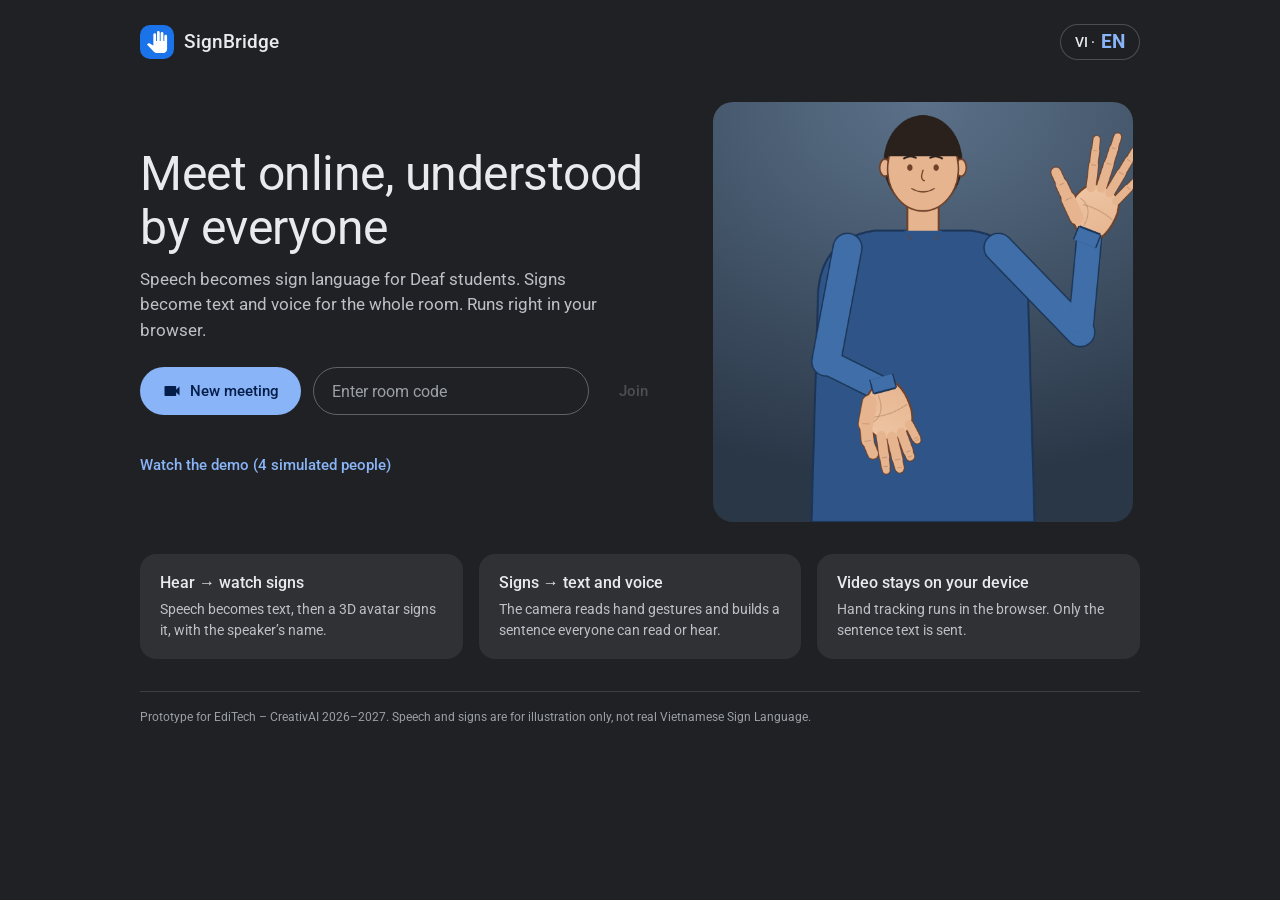
==== room/index.html @ 2888dfc1 "Add real meeting rooms: create/join by code, hand-posture camera, English voice - Landing page (inde" ====
<!doctype html><html lang="vi"><head><meta charset="utf-8"><meta name="viewport" content="width=device-width,initial-scale=1,viewport-fit=cover"><title>SignBridge · Phòng họp</title>
<meta name="description" content="Phòng họp SignBridge: lời nói thành ký hiệu, ký hiệu thành chữ và giọng nói.">
<meta name="robots" content="noindex">
<link rel="preconnect" href="https://fonts.googleapis.com"><link rel="preconnect" href="https://fonts.gstatic.com" crossorigin>
<link rel="stylesheet" href="https://fonts.googleapis.com/css2?family=Roboto:wght@400;500;700&display=swap">
<link rel="stylesheet" href="../assets/app.css"><link rel="stylesheet" href="../assets/room.css">
</head><body>

<!-- ===== Pre-join: name + accessibility question + gesture guide ===== -->
<div class="pre" id="pre">
  <div class="pre-card" role="dialog" aria-labelledby="preh">
    <div class="pre-in">
      <div class="pre-top">
        <a class="plink" href="../"><svg viewBox="0 0 24 24" aria-hidden="true"><path d="M15.41 7.41 14 6l-6 6 6 6 1.41-1.41L10.83 12z"/></svg><span data-t="home">Trang chủ</span></a>
        <button class="pl" id="plang" type="button" aria-label="Language">VI · EN</button>
      </div>
      <h1 id="preh" data-t="preTitle">Tham gia cuộc họp</h1>
      <div class="pcode"><span data-t="roomCode">Mã phòng</span><b id="pcode"></b><button class="pl" id="pcopy" type="button" data-t="copy">Sao chép</button></div>
      <div class="pnet" id="pnet"><i></i><span></span></div>
      <label class="fld" id="fname"><span data-t="preName">Tên của bạn</span><input id="pname" maxlength="24" autocomplete="nickname" data-t-ph="preNamePh"><span class="em" data-t="needName">Hãy nhập tên của bạn</span></label>
      <fieldset class="roles">
        <legend data-t="q">Bạn có cần chức năng hỗ trợ khuyết tật không?</legend>
        <div class="cue"><span data-i="hand"></span><span data-t="qCue"></span></div>
        <label class="role help" id="rYes"><input type="radio" name="role" value="deaf"><span class="ri"><span data-i="hand"></span></span><span><b data-t="yesT"></b><p data-t="yesS"></p></span></label>
        <label class="role" id="rNo"><input type="radio" name="role" value="hear"><span class="ri"><span data-i="mic"></span></span><span><b data-t="noT"></b><p data-t="noS"></p></span></label>
      </fieldset>
      <section class="guide" id="guide">
        <h3 data-t="guideTitle"></h3><p data-t="guideSub"></p>
        <div class="gg" id="pgg"></div>
      </section>
      <p class="priv" data-t="privacy"></p>
    </div>
    <div class="pre-bar"><button class="btn f" id="pjoin" type="button" disabled data-t="join">Tham gia</button></div>
  </div>
</div>

<!-- ===== Call screen ===== -->
<div class="app" id="app" hidden>
  <header class="top">
    <button class="pill-btn" id="codeBtn" type="button"><span id="codeTxt"></span><span data-i="copy"></span></button>
    <span class="pill-btn net" id="netSt" role="status"><i></i><span></span></span>
    <button class="pill-btn" id="lang2" type="button" aria-label="Language">VI · EN</button>
  </header>

  <main class="main">
    <section class="stage rm" id="stage" aria-label="Participants"><div class="cc" id="cc" aria-live="polite"></div></section>

    <aside class="panel" id="panel" aria-label="SignBridge">
      <div class="ph"><div class="logo"><span data-i="hand"></span></div><h2>SignBridge</h2><button class="ib" id="xp" type="button" aria-label="Close"><span data-i="close"></span></button></div>
      <div class="tabs" role="tablist" id="tabs"></div>
      <div class="views" id="views">

        <!-- Deaf: watch -->
        <section class="view" id="v-watch">
          <div class="avw" id="avw">
            <canvas id="cv" aria-label="Signing avatar"></canvas>
            <div class="pill" id="pill"><u>·</u><span></span></div>
            <div class="q" id="q" hidden></div>
            <div class="spd" id="spd" role="group"><button data-s="0.75" aria-pressed="false">0.75×</button><button data-s="1" aria-pressed="true">1×</button><button data-s="1.5" aria-pressed="false">1.5×</button></div>
          </div>
          <div class="sc" id="sc"><u id="scu">·</u><div><b id="scn"></b><p id="sct"></p></div></div>
          <div class="chips" id="chips"></div>
        </section>

        <!-- Deaf: sign (camera + postures) -->
        <section class="view" id="v-sign">
          <div class="camw rm off" id="camw">
            <video class="vid" id="vid" playsinline muted autoplay></video>
            <canvas class="feed" id="cvr" aria-label="Your camera with hand tracking"></canvas>
            <div class="rec"><i></i><span data-t="camLabel"></span></div>
            <div class="pbadge" id="pbadge"><span id="pem"></span><u></u></div>
            <div class="go" id="camgo"><span id="camgot"></span><button class="btn f" id="camon" type="button"><span data-i="cam"></span><span data-t="camOn"></span></button></div>
            <div class="st" id="st"></div>
          </div>
          <div class="seq" id="seq" hidden></div>
          <div class="sent" id="sent" hidden>
            <div class="lbl"><span data-i="hand"></span><span data-t="yourMsg"></span></div>
            <p id="sentT"></p>
            <div class="row"><button class="btn o" id="redo" type="button"><span data-i="undo"></span><span data-t="redo"></span></button><button class="btn f" id="submit" type="button"><span data-i="send"></span><span data-t="send"></span></button></div>
          </div>
          <div class="row2"><div class="lang sm" id="slang"><button data-l="vi" aria-pressed="true">VI</button><button data-l="en" aria-pressed="false">EN</button></div></div>
          <div class="gwrap"><h3 data-t="gesturesNow"></h3><div class="gg" id="gg"></div><p class="hint-t" data-t="guideHold"></p></div>
          <div class="gwrap"><h3 data-t="sampleTitle"></h3><div class="samples" id="samples"></div></div>
        </section>

        <!-- Deaf: library -->
        <section class="view" id="v-lib"><label class="find"><span data-i="search"></span><input id="fq" type="search" data-t-ph="libSearch" autocomplete="off"></label><div class="lib" id="lib"></div></section>

        <!-- Hearing: talk -->
        <section class="view" id="v-talk">
          <button class="micbig" id="micbig" type="button" aria-label="Microphone"><span data-i="mic"></span></button>
          <p class="micst" id="micst"></p>
          <div class="interim" id="interim" aria-live="polite"></div>
          <div class="row2"><div class="lang sm" id="tlang"><button data-l="vi" aria-pressed="true">VI</button><button data-l="en" aria-pressed="false">EN</button></div>
            <div class="tgl"><span data-t="readAloud"></span><button id="voiceTgl" type="button" aria-pressed="true" aria-label="Read aloud"></button></div></div>
          <form class="say" id="say"><input id="txt" type="text" autocomplete="off" data-t-ph="typePh" aria-label="Message"><button class="fab" aria-label="Send"><span data-i="send"></span></button></form>
          <div class="qp" id="qp"></div>
          <div class="lastsg" id="lastsg" hidden><div class="lbl"><span data-i="hand"></span><span id="lastwho"></span></div><p id="lasttxt"></p></div>
        </section>

        <!-- Everyone: chat log -->
        <section class="view" id="v-log"><div class="log" id="log"><div class="empty" data-t="noMsg"></div></div></section>
      </div>
    </aside>
  </main>

  <footer class="ctl">
    <div class="ci"><span id="clk"></span><i></i><span id="ciCode"></span></div>
    <div class="cm">
      <button class="cb" id="bmic" type="button" aria-label="Microphone"><span data-i="micoff"></span></button>
      <button class="cb" id="bcam" type="button" aria-label="Camera"><span data-i="cam"></span></button>
      <button class="cb on" id="bcc" type="button" aria-label="Captions"><span data-i="cc"></span></button>
      <button class="cb on" id="bvoice" type="button" aria-label="Voice"><span data-i="volume"></span></button>
      <button class="cb" id="binv" type="button" aria-label="Invite"><span data-i="share"></span></button>
      <button class="cb sbm jsb" type="button" aria-label="SignBridge"><span class="lg28" data-i="hand"></span></button>
      <button class="cb end" id="bend" type="button" aria-label="Leave"><span data-i="end"></span></button>
    </div>
    <div class="cr2">
      <button class="cb" id="bppl" type="button" aria-label="People"><span data-i="people"></span><span class="bd" id="bdn">1</span></button>
      <button class="cb" id="bchat" type="button" aria-label="Chat"><span data-i="chat"></span></button>
      <button class="cb jsb on" id="bsb" type="button" aria-label="SignBridge"><span class="lg28" data-i="hand"></span></button>
    </div>
  </footer>
</div>

<script src="../vendor/mqtt/mqtt.min.js"></script>
<script src="../assets/i18n.js"></script>
<script src="../assets/core.js"></script>
<script src="../assets/icons.js"></script>
<script src="../assets/net.js"></script>
<script src="../assets/posture.js"></script>
<script src="../assets/room.js"></script>
</body></html>
---- assets/app.css ----
/* SignBridge shared styles (Meet-like call screen + add-on panel). Used by demo.html and room.html */
/* Layout: Meet call screen. Stage of 4 tiles + a white add-on side panel (360px) + pill control bar. On phones the panel stacks under a strip of tiles. Single look, like Meet dark. */
:root{
  color-scheme:dark;
  --stage:#202124;--tile:#3c4043;--ctl:#3c4043;--ctlh:#4d5156;--ink:#e8eaed;--mut:#9aa0a6;
  --pan:#ffffff;--pink:#202124;--pmut:#5f6368;--psurf:#f1f3f4;--psurf2:#e8eaed;--pline:#dadce0;
  --blue:#1a73e8;--blueh:#1765cc;--bsoft:#e8f0fe;--red:#ea4335;--redh:#d93025;--lite:#8ab4f8;--liteInk:#041e49;
  --bar:80px;
}
*{box-sizing:border-box}
html,body{height:100%}
body{margin:0;background:var(--stage);color:var(--ink);overflow:hidden;-webkit-font-smoothing:antialiased;
  font:14px/1.43 "Google Sans Text","Google Sans",Roboto,system-ui,-apple-system,"Segoe UI",sans-serif}
button{font:inherit;color:inherit;background:none;border:0;padding:0;cursor:pointer;-webkit-tap-highlight-color:transparent}
:focus-visible{outline:2px solid var(--lite);outline-offset:2px}
.panel :focus-visible{outline-color:var(--blue)}
svg.i{width:24px;height:24px;fill:currentColor;flex:none;display:block}
u{text-decoration:none}

.app{position:relative;height:100%;display:grid;grid-template-rows:minmax(0,1fr) var(--bar);min-width:0;
  padding-top:12px;padding-left:max(16px,env(safe-area-inset-left,0px));padding-right:max(16px,env(safe-area-inset-right,0px))}
.main{display:grid;grid-template-columns:minmax(0,1fr) 360px;gap:16px;min-height:0;min-width:0}
.app.nopanel .main{grid-template-columns:minmax(0,1fr)}
.app.nopanel .panel{display:none}

/* top: demo button (floats over the stage on desktop) */
.top{position:absolute;z-index:6;left:calc(max(16px,env(safe-area-inset-left,0px)) + 12px);top:24px;display:flex;align-items:center;gap:10px}
.top .t{display:none}
.demo{display:flex;align-items:center;gap:6px;height:36px;padding:0 16px 0 10px;border-radius:18px;background:rgba(32,33,36,.84);color:var(--ink);font-weight:500;border:1px solid rgba(255,255,255,.2)}
.demo:hover{background:rgba(60,64,67,.95)}
.demo.on{background:var(--lite);color:var(--liteInk);border-color:transparent}
.demo svg.i{width:20px;height:20px}

/* stage + tiles */
.stage{position:relative;display:grid;grid-template-columns:repeat(2,minmax(0,1fr));grid-template-rows:repeat(2,minmax(0,1fr));gap:8px;min-height:0;min-width:0}
.tile{position:relative;background:var(--tile);border-radius:12px;overflow:hidden;min-height:0;min-width:0;container-type:inline-size}
.tile::after{content:"";position:absolute;inset:0;border-radius:inherit;pointer-events:none;box-shadow:inset 0 0 0 0 var(--lite);transition:box-shadow .2s}
.tile.speaking::after{box-shadow:inset 0 0 0 3px var(--lite)}
.av{position:absolute;left:50%;top:46%;transform:translate(-50%,-50%);--d:min(30cqw,132px);width:var(--d);aspect-ratio:1;border-radius:50%;background:var(--c);display:grid;place-items:center;color:#fff}
.av span{font-size:calc(var(--d) * .46);line-height:1}
.tile.speaking .av{animation:ring 1.5s ease-out infinite}
@keyframes ring{0%{box-shadow:0 0 0 0 rgba(255,255,255,.38)}100%{box-shadow:0 0 0 24px rgba(255,255,255,0)}}
.nm{position:absolute;left:14px;right:56px;bottom:10px;font-size:14px;font-weight:500;color:#fff;text-shadow:0 1px 3px rgba(0,0,0,.65);white-space:nowrap;overflow:hidden;text-overflow:ellipsis}
.mu,.spk{position:absolute;right:10px;top:10px;width:28px;height:28px;border-radius:50%;place-items:center}
.mu{display:grid;background:rgba(32,33,36,.72);color:#fff}
.mu svg.i{width:17px;height:17px}
.tile.you:not(.muted) .mu{display:none}
.spk{display:none;grid-auto-flow:column;place-content:center;align-items:center;gap:2px;background:var(--blue)}
.spk b{width:3px;height:7px;background:#fff;border-radius:2px;animation:eq .8s ease-in-out infinite}
.spk b:nth-child(2){animation-delay:.2s}.spk b:nth-child(3){animation-delay:.4s}
@keyframes eq{50%{height:14px}}
.tile.speaking .spk{display:grid}.tile.speaking .mu{display:none!important}
.room{background:radial-gradient(60% 50% at 18% 22%,rgba(255,255,255,.3),transparent 70%),linear-gradient(180deg,#aab6c2 0%,#8795a3 55%,#66727f 100%)}
.feed{position:absolute;inset:0;width:100%;height:100%;object-fit:cover;object-position:50% 8%;display:block}
.tile.you .av{display:none}
.tile.you.camoff{background:var(--tile)}
.tile.you.camoff .feed{display:none}
.tile.you.camoff .av{display:grid}
.chip-h{position:absolute;left:10px;top:10px;display:none;align-items:center;gap:6px;background:var(--lite);color:var(--liteInk);border-radius:16px;padding:4px 12px 4px 6px;font-size:12px;font-weight:500}
.chip-h svg.i{width:16px;height:16px}
.tile.signing .chip-h,.tile.raised .chip-h{display:flex}

/* live captions over the stage (also where the Deaf student's submitted message appears) */
.cc{position:absolute;left:50%;bottom:14px;transform:translateX(-50%);width:min(760px,calc(100% - 32px));display:flex;flex-direction:column;gap:6px;z-index:5;pointer-events:none}
.cr{display:flex;gap:12px;align-items:flex-start;background:rgba(32,33,36,.95);border-radius:12px;padding:10px 18px 12px 12px;box-shadow:0 2px 10px rgba(0,0,0,.45);animation:up .25s ease-out}
.cr.sgn{box-shadow:0 0 0 2px var(--lite),0 2px 10px rgba(0,0,0,.45)}
.cr u{width:32px;height:32px;border-radius:50%;background:var(--c);display:grid;place-items:center;color:#fff;font-size:14px;flex:none}
.cr .w{min-width:0}
.cr b{display:flex;align-items:center;gap:6px;color:#bdc1c6;font-size:13px;font-weight:500}
.cr b svg.i{width:15px;height:15px;color:var(--lite)}
.cr p{margin:2px 0 0;font-size:18px;line-height:1.4;color:#fff;overflow-wrap:anywhere}
@keyframes up{from{opacity:0;transform:translateY(8px)}}

/* side panel: Meet add-on card */
.panel{display:flex;flex-direction:column;background:var(--pan);color:var(--pink);border-radius:16px;overflow:hidden;min-height:0;min-width:0;color-scheme:light}
.ph{display:flex;align-items:center;gap:12px;padding:14px 8px 6px 20px}
.logo{width:36px;height:36px;border-radius:10px;background:var(--blue);color:#fff;display:grid;place-items:center;flex:none}
.logo svg.i{width:22px;height:22px}
.ph h2{margin:0;flex:1;font-size:19px;font-weight:400;letter-spacing:0}
.ib{width:40px;height:40px;border-radius:50%;display:grid;place-items:center;color:var(--pmut)}
.ib:hover{background:var(--psurf)}
.tabs{display:flex;border-bottom:1px solid var(--pline);padding:0 8px}
.tabs button{flex:1;position:relative;height:48px;color:var(--pmut);font-weight:500;font-size:14px}
.tabs button:hover{color:var(--pink)}
.tabs button[aria-selected=true]{color:var(--blue)}
.tabs button[aria-selected=true]::after{content:"";position:absolute;left:14px;right:14px;bottom:0;height:3px;border-radius:3px 3px 0 0;background:var(--blue)}
.tabs button.dot::before{content:"";position:absolute;top:13px;left:calc(50% + 22px);width:8px;height:8px;border-radius:50%;background:var(--red)}
.views{flex:1;min-height:0;overflow:auto;overscroll-behavior:contain}
.view{display:none;flex-direction:column;gap:14px;padding:16px}
.view.on{display:flex}

/* Watch */
.avw{position:relative;border-radius:14px;overflow:hidden;background:radial-gradient(120% 90% at 50% 0%,#5b7189,#2a3747);height:min(40vh,304px);aspect-ratio:1;max-width:100%;margin:0 auto;cursor:pointer;flex:none}
.avw.on{outline:3px solid var(--c);outline-offset:-3px}
.avw canvas{position:absolute;inset:0;width:100%;height:100%;display:block}
.pill{transition:opacity .2s;position:absolute;left:10px;top:10px;display:flex;align-items:center;gap:8px;background:rgba(32,33,36,.74);border-radius:20px;padding:4px 14px 4px 4px;color:#fff;font-weight:500;max-width:calc(100% - 96px)}
.pill u{width:28px;height:28px;border-radius:50%;background:var(--c,#5f6368);display:grid;place-items:center;font-size:13px;flex:none}
.pill span{overflow:hidden;text-overflow:ellipsis;white-space:nowrap}
.q{position:absolute;right:10px;top:10px;background:var(--lite);color:var(--liteInk);font-weight:500;font-size:12px;padding:4px 10px;border-radius:14px}
.q[hidden]{display:none}
.idle{position:absolute;left:0;right:0;bottom:52px;text-align:center;color:#c7d2e0;font-size:13px;pointer-events:none;transition:opacity .2s}
.spd{position:absolute;right:8px;bottom:8px;display:flex;background:rgba(32,33,36,.74);border-radius:16px;padding:2px}
.spd button{padding:3px 10px;border-radius:14px;font-size:12px;color:#bdc1c6}
.spd button[aria-pressed=true]{background:#fff;color:#202124;font-weight:500}
.sc{display:flex;gap:12px;align-items:flex-start;background:var(--psurf);border-radius:12px;padding:12px 14px;min-height:76px}
.sc u{width:36px;height:36px;border-radius:50%;background:var(--c,#9aa0a6);color:#fff;display:grid;place-items:center;font-size:16px;flex:none}
.sc div{min-width:0}
.sc b{font-size:13px;font-weight:500;color:var(--pmut)}
.sc p{margin:2px 0 0;font-size:16px;line-height:1.4;overflow-wrap:anywhere}
.chips{position:relative;display:flex;gap:8px;overflow-x:auto;scrollbar-width:none;min-height:34px;align-items:center;flex:none}
.chips::-webkit-scrollbar{display:none}
.chip{flex:none;height:32px;display:inline-flex;align-items:center;padding:0 14px;border-radius:16px;border:1px solid var(--pline);font-size:13px;font-weight:500;color:var(--pink);background:#fff;transition:background .15s,color .15s}
.chip.now{background:var(--blue);border-color:var(--blue);color:#fff}
.chip.fs{border-style:dashed;color:var(--pmut)}
.chip.load{border-style:dashed;color:var(--pmut);letter-spacing:.2em}
.demo-box{border:1px dashed var(--pline);border-radius:12px;padding:12px;display:flex;flex-direction:column;gap:10px}
.demo-box h3{margin:0;font-size:12px;font-weight:500;color:var(--pmut)}
.ppl{display:flex;gap:8px}
.ppl button{flex:1;min-width:0;display:flex;align-items:center;gap:8px;height:40px;padding:0 12px 0 4px;border-radius:20px;border:1px solid var(--pline);font-weight:500}
.ppl button u{width:30px;height:30px;border-radius:50%;background:var(--c);color:#fff;display:grid;place-items:center;font-size:13px;flex:none}
.ppl button span{overflow:hidden;text-overflow:ellipsis;white-space:nowrap}
.ppl button[aria-pressed=true]{background:var(--bsoft);border-color:var(--blue);color:var(--blue)}
.say{display:flex;gap:8px}
.say input{flex:1;min-width:0;height:44px;border-radius:22px;border:1px solid var(--pline);padding:0 16px;font:inherit;color:var(--pink);background:#fff}
.say input::placeholder{color:#80868b}
.fab{width:44px;height:44px;border-radius:50%;background:var(--blue);color:#fff;display:grid;place-items:center;flex:none}
.fab:hover{background:var(--blueh)}
.qp{display:flex;flex-direction:column;gap:6px}
.qp button{text-align:left;padding:9px 14px;border-radius:12px;background:var(--psurf);font-size:14px}
.qp button:hover{background:var(--psurf2)}

/* Sign (You) */
.camw{position:relative;aspect-ratio:4/3;border-radius:14px;overflow:hidden;flex:none}
.camw.off{background:#3c4043}
.camw.off .feed{display:none}
.camw.off::after{content:"Camera is off";position:absolute;inset:0;display:grid;place-items:center;color:#bdc1c6}
.rec{position:absolute;left:10px;top:10px;display:flex;align-items:center;gap:6px;background:rgba(32,33,36,.74);color:#fff;border-radius:14px;padding:3px 11px 3px 9px;font-size:12px;font-weight:500}
.rec i{width:8px;height:8px;border-radius:50%;background:var(--red);animation:blink 1.2s infinite}
@keyframes blink{50%{opacity:.25}}
.st{position:absolute;left:10px;bottom:10px;background:rgba(32,33,36,.74);color:#fff;border-radius:14px;padding:4px 12px;font-size:13px}
.opts{display:flex;align-items:center;justify-content:space-between;gap:8px}
.lang{display:flex;background:var(--psurf);border-radius:16px;padding:2px}
.lang button{padding:3px 14px;border-radius:14px;font-size:12px;font-weight:500;color:var(--pmut)}
.lang button[aria-pressed=true]{background:var(--blue);color:#fff}
.seq{display:flex;flex-wrap:wrap;gap:8px;min-height:32px}
.seq[hidden],.sent[hidden],.start[hidden],.btn[hidden]{display:none}
.seq .chip{animation:pop .25s ease-out}
@keyframes pop{from{transform:scale(.8);opacity:0}}
.sent{background:var(--bsoft);border-radius:14px;padding:14px 16px 16px;display:flex;flex-direction:column;gap:12px;animation:up .3s ease-out}
.sent .lbl{color:var(--blue);font-weight:500;font-size:13px;display:flex;gap:6px;align-items:center}
.sent .lbl svg.i{width:18px;height:18px}
.sent p{margin:0;font-size:20px;line-height:1.4;color:#1f1f1f;overflow-wrap:anywhere}
.row{display:flex;gap:8px}
.btn{height:44px;border-radius:22px;padding:0 20px;font-weight:500;display:inline-flex;align-items:center;justify-content:center;gap:8px;font-size:14px}
.btn svg.i{width:20px;height:20px}
.btn.f{background:var(--blue);color:#fff}
.row .btn.f{flex:1}
.start .btn,#cancel{width:100%}
.btn.f:hover{background:var(--blueh)}
.btn.o{border:1px solid var(--pline);color:var(--blue);background:#fff}
.btn.o:hover{background:var(--bsoft)}
.btn:disabled{opacity:.45;cursor:default}
.start{display:flex;flex-direction:column;gap:12px}
.samples{display:flex;gap:8px;overflow-x:auto;scrollbar-width:none;padding-bottom:2px}
.samples::-webkit-scrollbar{display:none}
.samples button{flex:none;height:34px;padding:0 14px;border-radius:17px;background:var(--psurf);font-size:13px;white-space:nowrap}
.samples button:hover{background:var(--psurf2)}

/* Library + chat */
.find{display:flex;align-items:center;gap:8px;height:44px;border-radius:22px;background:var(--psurf);padding:0 14px;color:var(--pmut)}
.find input{flex:1;border:0;background:none;font:inherit;outline:none;min-width:0;color:var(--pink)}
.lib{display:grid;grid-template-columns:repeat(auto-fill,minmax(96px,1fr));gap:8px}
.lib button{height:44px;border-radius:12px;background:var(--psurf);font-size:13px;font-weight:500;padding:0 8px;overflow:hidden;text-overflow:ellipsis;white-space:nowrap}
.lib button:hover{background:var(--psurf2)}
.log{display:flex;flex-direction:column;gap:16px}
.ln{display:flex;gap:12px}
.ln u{width:32px;height:32px;border-radius:50%;background:var(--c);color:#fff;display:grid;place-items:center;font-size:14px;flex:none}
.ln .h{display:flex;align-items:center;gap:6px}
.ln b{font-weight:500}
.ln .sg{color:var(--blue);display:flex}.ln .sg svg.i{width:16px;height:16px}
.ln time{color:var(--pmut);font-size:12px}
.ln p{margin:2px 0 0;overflow-wrap:anywhere}
.empty{color:var(--pmut);text-align:center;padding:32px 0}

/* control bar */
.ctl{display:grid;grid-template-columns:minmax(0,1fr) auto minmax(0,1fr);align-items:center;gap:12px;min-width:0}
.ci{display:flex;gap:12px;color:var(--ink);font-size:16px;white-space:nowrap;overflow:hidden;align-items:center}
.ci i{width:1px;height:20px;background:#5f6368}
.cm{display:flex;gap:8px;align-items:center;justify-content:center}
.cb{position:relative;width:48px;height:48px;border-radius:50%;background:var(--ctl);display:grid;place-items:center;color:var(--ink);flex:none;transition:background .15s}
.cb:hover{background:var(--ctlh)}
.cb.on{background:var(--lite);color:var(--liteInk)}
.cb.off{background:var(--red);color:#fff}
.pg{display:flex;border-radius:24px;background:var(--ctl);overflow:hidden;flex:none}
.pg.off{background:var(--red)}
.pg .cb{background:none;border-radius:0}
.pg .cb:hover{background:rgba(255,255,255,.12)}
.pg .cb.c{width:30px;padding-right:6px}
.pg .cb.c svg.i{width:20px;height:20px}
.end{width:64px;border-radius:24px;background:var(--red);color:#fff}
.end:hover{background:var(--redh)}
.cr2{display:flex;justify-content:flex-end;gap:4px}
.cr2 .cb{background:none}
.cr2 .cb:hover{background:var(--ctlh)}
.cr2 .cb.on{background:rgba(138,180,248,.22);color:var(--lite)}
.bd{position:absolute;right:2px;top:2px;min-width:18px;height:18px;border-radius:9px;background:#5f6368;color:#fff;font-size:11px;font-weight:500;display:grid;place-items:center;padding:0 4px}
.lg28{width:28px;height:28px;border-radius:8px;background:var(--blue);display:grid;place-items:center;color:#fff}
.lg28 svg.i{width:18px;height:18px}
.sbm{display:none}
.toast{position:fixed;left:50%;top:calc(env(safe-area-inset-top,0px) + 20px);transform:translateX(-50%);background:#e8eaed;color:#202124;padding:10px 20px;border-radius:8px;font-weight:500;z-index:30;opacity:0;transition:opacity .2s;pointer-events:none;white-space:nowrap}
.toast.on{opacity:1}

@media (max-width:1180px){.ci{display:none}.ctl{grid-template-columns:1fr auto 1fr}.rx,.pr{display:none}}
@media (max-width:900px){
  :root{--bar:76px}
  .toast{top:auto;bottom:calc(var(--bar) + 12px + env(safe-area-inset-bottom,0px))}
  .app{grid-template-rows:auto minmax(0,1fr) var(--bar);padding-top:6px}
  .top{position:static;height:44px;justify-content:space-between;width:100%}
  .top .t{display:flex;flex-direction:column;line-height:1.2}
  .top .t b{font-size:16px;font-weight:500}.top .t span{font-size:12px;color:var(--mut)}
  .main{display:flex;flex-direction:column;gap:8px}
  .stage{flex:1 1 0}
  .av{--d:min(46cqw,120px)}
  .app:not(.nopanel) .stage{flex:0 0 24%;grid-template-columns:repeat(4,minmax(0,1fr));grid-template-rows:minmax(0,1fr)}
  .app:not(.nopanel) .av{--d:min(62cqw,84px)}
  .app:not(.nopanel) .nm{left:6px;right:6px;bottom:6px;font-size:12px}
  .app:not(.nopanel) .mu,.app:not(.nopanel) .spk{width:20px;height:20px;top:6px;right:6px}
  .app:not(.nopanel) .mu svg.i{width:12px;height:12px}
  .app:not(.nopanel) .chip-h{left:6px;top:6px;padding:2px 6px}
  .app:not(.nopanel) .chip-h span{display:none}
  .panel{flex:1 1 0}
  .avw{height:min(32vh,280px)}
  .cc{position:fixed;left:max(16px,env(safe-area-inset-left,0px));right:max(16px,env(safe-area-inset-right,0px));top:calc(env(safe-area-inset-top,0px) + 54px);bottom:auto;transform:none;width:auto}
  .cr2,.ci,.mo,.rx,.pr{display:none}
  .ctl{grid-template-columns:1fr}
  .cm{gap:8px}
  .pg{display:contents}
  .pg .c{display:none}
  .pg .cb{background:var(--ctl);border-radius:50%}
  .pg.off .cb.m{background:var(--red)}
  .cb{width:46px;height:46px}.end{width:58px;border-radius:24px}
  .sbm{display:grid}
}
@media (max-width:520px){
  .view{padding:12px;gap:12px}
  .ph{padding:10px 4px 4px 16px}
  .tabs button{font-size:13px}
  .cm{gap:6px}.cb{width:44px;height:44px}.end{width:54px}
}
@media (prefers-reduced-motion:reduce){*{animation:none!important;transition:none!important}}
body,button,input{font-family:Roboto,Inter,Arial,sans-serif}.ppl{gap:6px}.ppl button{gap:6px;padding:0 8px 0 4px;font-size:13px}
.home{display:inline-flex;align-items:center;gap:4px;height:36px;padding:0 14px 0 8px;border-radius:18px;background:rgba(32,33,36,.84);color:var(--ink);font-weight:500;font-size:14px;text-decoration:none;border:1px solid rgba(255,255,255,.2)}.home:hover{background:rgba(60,64,67,.95)}.home svg{width:20px;height:20px;fill:currentColor}
---- assets/room.css ----
/* SignBridge room + landing styles (on top of app.css) */
[hidden]{display:none!important}
.pill-btn{display:inline-flex;align-items:center;gap:6px;height:36px;padding:0 14px;border-radius:18px;background:rgba(32,33,36,.84);color:var(--ink);font-weight:500;font-size:14px;border:1px solid rgba(255,255,255,.2);white-space:nowrap}
.pill-btn:hover{background:rgba(60,64,67,.95)}
.pill-btn svg.i{width:18px;height:18px}
.net i{width:9px;height:9px;border-radius:50%;background:#fbbc04;flex:none}
.net.ok i{background:#34a853}.net.bad i{background:var(--red)}.net.loc i{background:#8ab4f8}
.top{gap:8px}

/* stage for N tiles */
.stage.rm{grid-template-columns:repeat(var(--cols,1),minmax(0,1fr));grid-template-rows:repeat(var(--rows,1),minmax(0,1fr))}
.tile .nm svg.i{width:14px;height:14px;vertical-align:-2px;margin-right:4px;color:var(--lite)}
.tile .rb{position:absolute;left:10px;top:10px;display:flex;align-items:center;gap:4px;background:rgba(32,33,36,.72);color:#fff;border-radius:14px;padding:3px 10px 3px 6px;font-size:12px;font-weight:500}
.tile .rb svg.i{width:14px;height:14px;color:var(--lite)}
.stage .hint{position:absolute;inset:0;display:grid;place-items:center;text-align:center;padding:24px;color:var(--mut);pointer-events:none}
@media (max-width:900px){
  .stage.rm{grid-template-columns:repeat(var(--cols2,1),minmax(0,1fr))}
  .app:not(.nopanel) .stage.rm{display:grid;grid-template-rows:minmax(0,1fr);grid-auto-flow:column;grid-auto-columns:minmax(84px,1fr);grid-template-columns:none;overflow-x:auto;scrollbar-width:none}
  .app:not(.nopanel) .tile .rb{display:none}
  .pill-btn{height:34px;padding:0 12px}
}
@media (max-width:520px){.net:not(.bad):not(.loc) span{display:none}.net{padding:0 11px}}

/* panel bits */
.tabs button{min-width:0}
.lang.sm button{padding:3px 12px}
.row2{display:flex;align-items:center;justify-content:space-between;gap:8px;flex-wrap:wrap}
.hint-t{color:var(--pmut);font-size:13px;margin:0}
.warn{background:#fce8e6;color:#a50e0e;border-radius:12px;padding:10px 14px;font-size:13px}
.lastsg{background:var(--bsoft);border-radius:14px;padding:12px 16px 14px;display:flex;flex-direction:column;gap:4px}
.lastsg .lbl{color:var(--blue);font-weight:500;font-size:13px;display:flex;gap:6px;align-items:center}
.lastsg .lbl svg.i{width:18px;height:18px}
.lastsg p{margin:0;font-size:20px;line-height:1.4;color:#1f1f1f;overflow-wrap:anywhere}

/* camera on Sign tab */
.camw.rm{width:min(100%,calc(44vh * var(--ar,1.333)));margin:0 auto;aspect-ratio:var(--ar,1.333);background:#202124}
.camw.rm .feed{object-fit:cover;object-position:50% 50%}
.camw.rm.off::after{content:none}
.camw .vid{position:absolute;width:2px;height:2px;opacity:0;pointer-events:none;left:0;top:0}
.camw .go{position:absolute;inset:0;display:flex;flex-direction:column;gap:10px;align-items:center;justify-content:center;padding:16px;text-align:center;color:#e8eaed;font-size:14px}
.pbadge{position:absolute;right:10px;top:10px;min-width:56px;height:56px;border-radius:28px;background:rgba(32,33,36,.78);display:grid;place-items:center;font-size:30px;line-height:1;overflow:hidden;opacity:0;transition:opacity .15s}
.pbadge.on{opacity:1}
.pbadge u{position:absolute;left:0;bottom:0;height:5px;width:calc(var(--p,0) * 100%);background:var(--lite)}
.gwrap{display:flex;flex-direction:column;gap:8px}
.gwrap h3{margin:0;font-size:13px;font-weight:500;color:var(--pmut)}
.gg{display:grid;grid-template-columns:repeat(4,minmax(0,1fr));gap:8px}
.gc{border:1px solid var(--pline);border-radius:12px;padding:8px 4px 8px;display:flex;flex-direction:column;align-items:center;gap:2px;text-align:center;background:#fff;min-width:0}
.gc b{font-size:26px;line-height:1.1;font-weight:400}
.gc span{font-size:11px;color:var(--pmut);line-height:1.25;overflow-wrap:anywhere;padding:0 2px}
.gc em{font-style:normal;font-size:12px;font-weight:500;color:var(--pink)}
.gc.now{border-color:var(--blue);background:var(--bsoft)}
@media (max-width:520px){.gg{grid-template-columns:repeat(2,minmax(0,1fr))}}

/* talk tab */
.micbig{align-self:center;width:84px;height:84px;border-radius:50%;background:var(--blue);color:#fff;display:grid;place-items:center;box-shadow:0 2px 8px rgba(26,115,232,.4)}
.micbig svg.i{width:38px;height:38px}
.micbig.live{background:var(--red);animation:pulse 1.4s ease-out infinite}
@keyframes pulse{0%{box-shadow:0 0 0 0 rgba(234,67,53,.45)}100%{box-shadow:0 0 0 22px rgba(234,67,53,0)}}
.micst{text-align:center;color:var(--pmut);font-size:14px;margin:0;min-height:20px}
.interim{min-height:24px;text-align:center;color:var(--pink);font-size:17px;line-height:1.4;overflow-wrap:anywhere}
.tgl{display:flex;align-items:center;gap:10px;font-size:14px}
.tgl button{width:44px;height:26px;border-radius:13px;background:#9aa0a6;position:relative;flex:none;transition:background .15s}
.tgl button::after{content:"";position:absolute;left:3px;top:3px;width:20px;height:20px;border-radius:50%;background:#fff;transition:transform .15s}
.tgl button[aria-pressed=true]{background:var(--blue)}
.tgl button[aria-pressed=true]::after{transform:translateX(18px)}

/* pre-join */
.pre{position:fixed;inset:0;z-index:20;background:var(--stage);overflow:auto;display:flex;justify-content:center;align-items:flex-start;padding:max(12px,env(safe-area-inset-top,0px)) 12px 12px}
.pre[hidden]{display:none}
.pre-card{width:100%;max-width:600px;background:#fff;color:var(--pink);border-radius:20px;display:flex;flex-direction:column;color-scheme:light;margin:auto 0}
.pre-in{padding:18px 20px 8px;display:flex;flex-direction:column;gap:14px}
.pre-top{display:flex;align-items:center;justify-content:space-between}
.plink{display:inline-flex;align-items:center;gap:2px;color:var(--pmut);text-decoration:none;font-weight:500;font-size:14px;height:36px;padding:0 10px 0 4px;border-radius:18px}
.plink:hover{background:var(--psurf)}
.plink svg{width:22px;height:22px;fill:currentColor}
.pl{height:32px;border-radius:16px;padding:0 12px;border:1px solid var(--pline);font-weight:500;font-size:13px;color:var(--blue)}
.pre h1{margin:0;font-size:24px;font-weight:400;line-height:1.25}
.pcode{display:flex;align-items:center;gap:10px;background:var(--psurf);border-radius:12px;padding:10px 14px;color:var(--pmut);font-size:13px}
.pcode b{font-size:20px;color:var(--pink);letter-spacing:.14em;font-weight:500;margin-left:auto}
.pnet{font-size:13px;color:var(--pmut);min-height:18px;display:flex;align-items:center;gap:8px}
.pnet i{width:9px;height:9px;border-radius:50%;background:#fbbc04;flex:none}
.pnet.ok i{background:#34a853}.pnet.bad i{background:var(--red)}
.fld{display:flex;flex-direction:column;gap:6px;font-size:13px;color:var(--pmut)}
.fld input{height:48px;border-radius:12px;border:1px solid #80868b;padding:0 14px;font:inherit;font-size:16px;color:var(--pink);background:#fff}
.fld input:focus{outline:2px solid var(--blue);border-color:var(--blue)}
.fld.err input{border-color:var(--red)}
.fld .em{color:var(--red);display:none}.fld.err .em{display:block}
.roles{border:0;margin:0;padding:0;display:flex;flex-direction:column;gap:10px;min-width:0}
.roles legend{font-size:16px;font-weight:500;padding:0 0 4px}
.cue{display:flex;align-items:center;gap:8px;color:var(--blue);font-size:13px;font-weight:500}
.cue svg.i{width:18px;height:18px}
.role{position:relative;display:flex;gap:14px;align-items:flex-start;border:2px solid var(--pline);border-radius:14px;padding:14px;cursor:pointer;transition:border-color .15s,background .15s}
.role:hover{background:var(--psurf)}
.role input{position:absolute;opacity:0;pointer-events:none}
.role:has(input:checked){border-color:var(--blue);background:var(--bsoft)}
.role:has(input:focus-visible){outline:2px solid var(--blue);outline-offset:2px}
.role .ri{width:44px;height:44px;border-radius:50%;background:var(--psurf2);display:grid;place-items:center;flex:none;color:var(--pmut)}
.role:has(input:checked) .ri{background:var(--blue);color:#fff}
.role .ri svg.i{width:24px;height:24px}
.role b{display:block;font-size:15px;font-weight:500}
.role p{margin:2px 0 0;color:var(--pmut);font-size:13px;line-height:1.4}
.role.help .ri{background:var(--blue);color:#fff;animation:pulseb 2s ease-out infinite}
@keyframes pulseb{0%{box-shadow:0 0 0 0 rgba(26,115,232,.45)}100%{box-shadow:0 0 0 14px rgba(26,115,232,0)}}
.guide{background:var(--psurf);border-radius:14px;padding:14px;display:flex;flex-direction:column;gap:10px}
.guide h3{margin:0;font-size:15px;font-weight:500}
.guide p{margin:0;color:var(--pmut);font-size:13px;line-height:1.4}
.priv{margin:0;font-size:12px;color:var(--pmut);line-height:1.45}
.pre-bar{position:sticky;bottom:0;background:#fff;padding:12px 20px calc(14px + env(safe-area-inset-bottom,0px));border-radius:0 0 20px 20px;border-top:1px solid var(--pline)}
.pre-bar .btn{width:100%;height:48px;border-radius:24px;font-size:16px}
.pre-bar .btn:disabled{background:#dadce0;color:#80868b;opacity:1}

/* landing */
.land{min-height:100%;overflow:auto;background:var(--stage);color:var(--ink)}
.land body{overflow:auto}
.lw{max-width:1040px;margin:0 auto;padding:max(14px,env(safe-area-inset-top,0px)) 20px 40px;display:flex;flex-direction:column;gap:32px}
.lh{display:flex;align-items:center;gap:10px;height:56px}
.lh .logo{width:34px;height:34px;border-radius:10px;background:var(--blue);display:grid;place-items:center;color:#fff}
.lh .logo svg.i{width:22px;height:22px}
.lh b{font-size:19px;font-weight:500;flex:1}
.hero{display:grid;grid-template-columns:minmax(0,1.1fr) minmax(0,.9fr);gap:36px;align-items:center}
.hero h1{margin:0 0 12px;font-size:clamp(30px,5vw,48px);line-height:1.12;font-weight:400;letter-spacing:-.01em}
.hero p.sub{margin:0 0 24px;color:#bdc1c6;font-size:17px;line-height:1.5;max-width:46ch}
.acts{display:flex;gap:12px;align-items:stretch;flex-wrap:wrap}
.acts .btn{height:48px;border-radius:24px;font-size:15px;padding:0 22px}
.joinf{display:flex;gap:8px;flex:1;min-width:230px}
.joinf input{flex:1;min-width:0;height:48px;border-radius:24px;border:1px solid #5f6368;background:transparent;color:var(--ink);padding:0 18px;font:inherit;font-size:16px;letter-spacing:.12em;text-transform:uppercase}
.joinf input::placeholder{letter-spacing:0;text-transform:none;color:#9aa0a6}
.joinf input:focus{outline:2px solid var(--lite);border-color:transparent}
.joinf .btn{background:transparent;color:var(--lite)}
.joinf .btn:disabled{color:#80868b;cursor:default}
.joinf .btn:not(:disabled):hover{background:rgba(138,180,248,.12)}
.land .btn.f{background:var(--lite);color:var(--liteInk)}
.land .btn.f:hover{background:#aecbfa}
.errt{color:#f28b82;font-size:13px;min-height:18px;margin-top:8px}
.demolink{display:inline-flex;margin-top:14px;color:var(--lite);font-weight:500;text-decoration:none;font-size:15px}
.demolink:hover{text-decoration:underline}
.heroav{position:relative;border-radius:20px;overflow:hidden;background:radial-gradient(120% 90% at 50% 0%,#5b7189,#2a3747);aspect-ratio:1;max-width:420px;width:100%;justify-self:center}
.heroav canvas{position:absolute;inset:0;width:100%;height:100%}
.feats{display:grid;grid-template-columns:repeat(3,minmax(0,1fr));gap:16px}
.feat{background:#303134;border-radius:16px;padding:18px 20px}
.feat b{display:block;font-weight:500;font-size:16px;margin-bottom:4px}
.feat p{margin:0;color:#bdc1c6;font-size:14px;line-height:1.5}
.lfoot{color:#9aa0a6;font-size:12px;line-height:1.5;border-top:1px solid #3c4043;padding-top:16px}
@media (max-width:820px){.hero{grid-template-columns:1fr;gap:24px}.heroav{max-width:300px;order:-1}.feats{grid-template-columns:1fr}}

.pill-btn b,.pl b{font-weight:700;color:var(--lite)}.pl b{color:var(--blue)}
.stage .hint{inset:auto 16px 56px 16px;display:block;place-items:unset;background:rgba(32,33,36,.82);color:#e8eaed;border-radius:12px;padding:10px 14px;text-align:center;font-size:14px}
@media (max-width:900px){.app:not(.nopanel) .stage .hint{display:none}}

@media (max-width:900px){.camw.rm{width:min(100%,calc(30vh * var(--ar,1.333)))}}
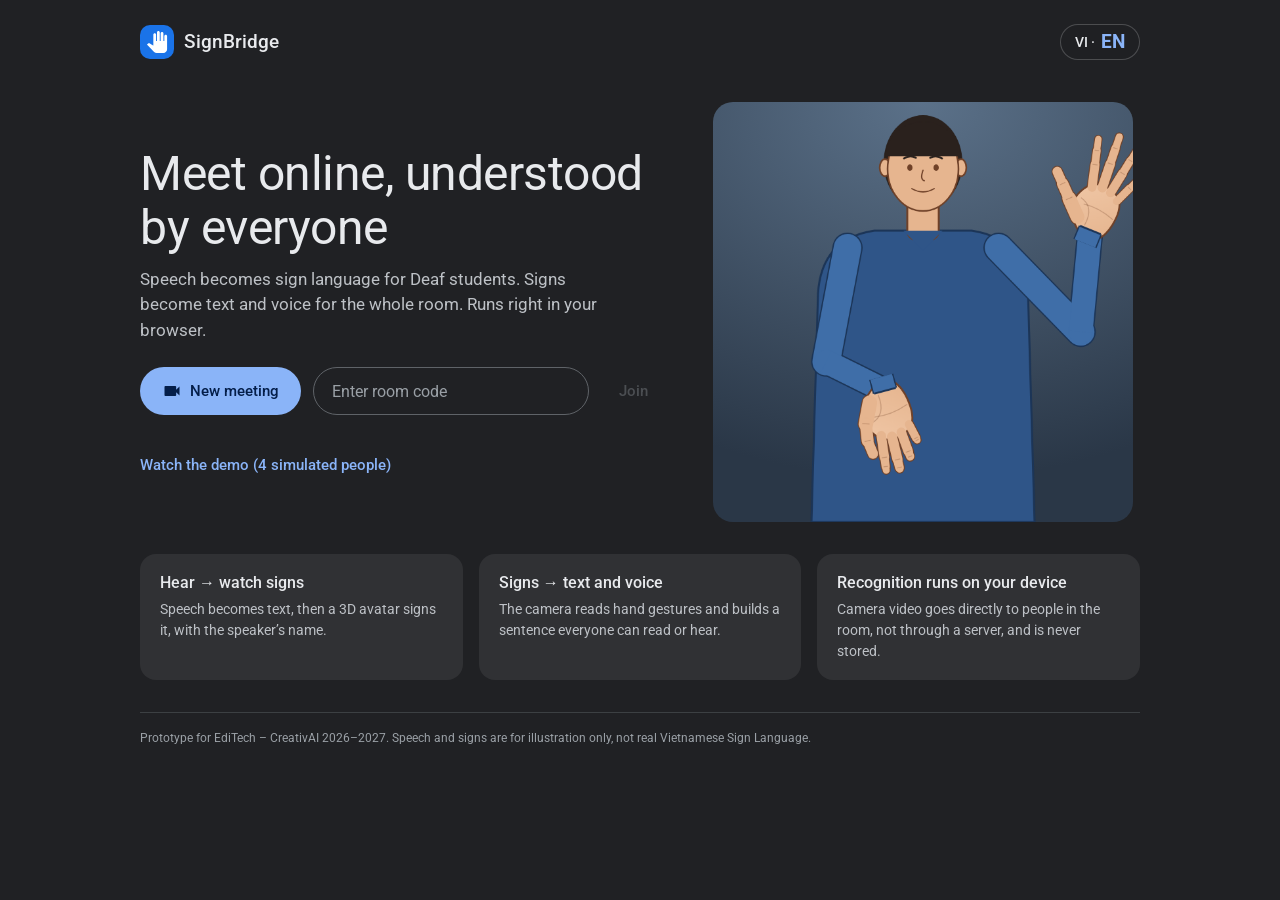
==== commit c8ef2619: "Share camera video between participants (WebRTC) and make read-aloud robust - Peer-to-peer WebRTC me" ====
--- a/room/index.html
+++ b/room/index.html
@@ -93,9 +93,10 @@
           <div class="interim" id="interim" aria-live="polite"></div>
           <div class="row2"><div class="lang sm" id="tlang"><button data-l="vi" aria-pressed="true">VI</button><button data-l="en" aria-pressed="false">EN</button></div>
             <div class="tgl"><span data-t="readAloud"></span><button id="voiceTgl" type="button" aria-pressed="true" aria-label="Read aloud"></button></div></div>
+          <button class="btn o" id="vtest" type="button"><span data-i="volume"></span><span data-t="vTest"></span></button>
           <form class="say" id="say"><input id="txt" type="text" autocomplete="off" data-t-ph="typePh" aria-label="Message"><button class="fab" aria-label="Send"><span data-i="send"></span></button></form>
           <div class="qp" id="qp"></div>
-          <div class="lastsg" id="lastsg" hidden><div class="lbl"><span data-i="hand"></span><span id="lastwho"></span></div><p id="lasttxt"></p></div>
+          <div class="lastsg" id="lastsg" hidden><div class="lbl"><span data-i="hand"></span><span id="lastwho"></span></div><p id="lasttxt"></p><button class="btn o" id="vreplay" type="button"><span data-i="volume"></span><span data-t="vReplay"></span></button></div>
         </section>
 
         <!-- Everyone: chat log -->
--- a/assets/room.css
+++ b/assets/room.css
@@ -148,3 +148,8 @@
 @media (max-width:900px){.app:not(.nopanel) .stage .hint{display:none}}
 
 @media (max-width:900px){.camw.rm{width:min(100%,calc(30vh * var(--ar,1.333)))}}
+
+/* shared video in tiles */
+.tile video{position:absolute;inset:0;width:100%;height:100%;object-fit:cover;display:none;background:#202124}
+.tile.hasvid video{display:block}.tile video.mirror{transform:scaleX(-1)}
+.tile.hasvid .av{display:none}
